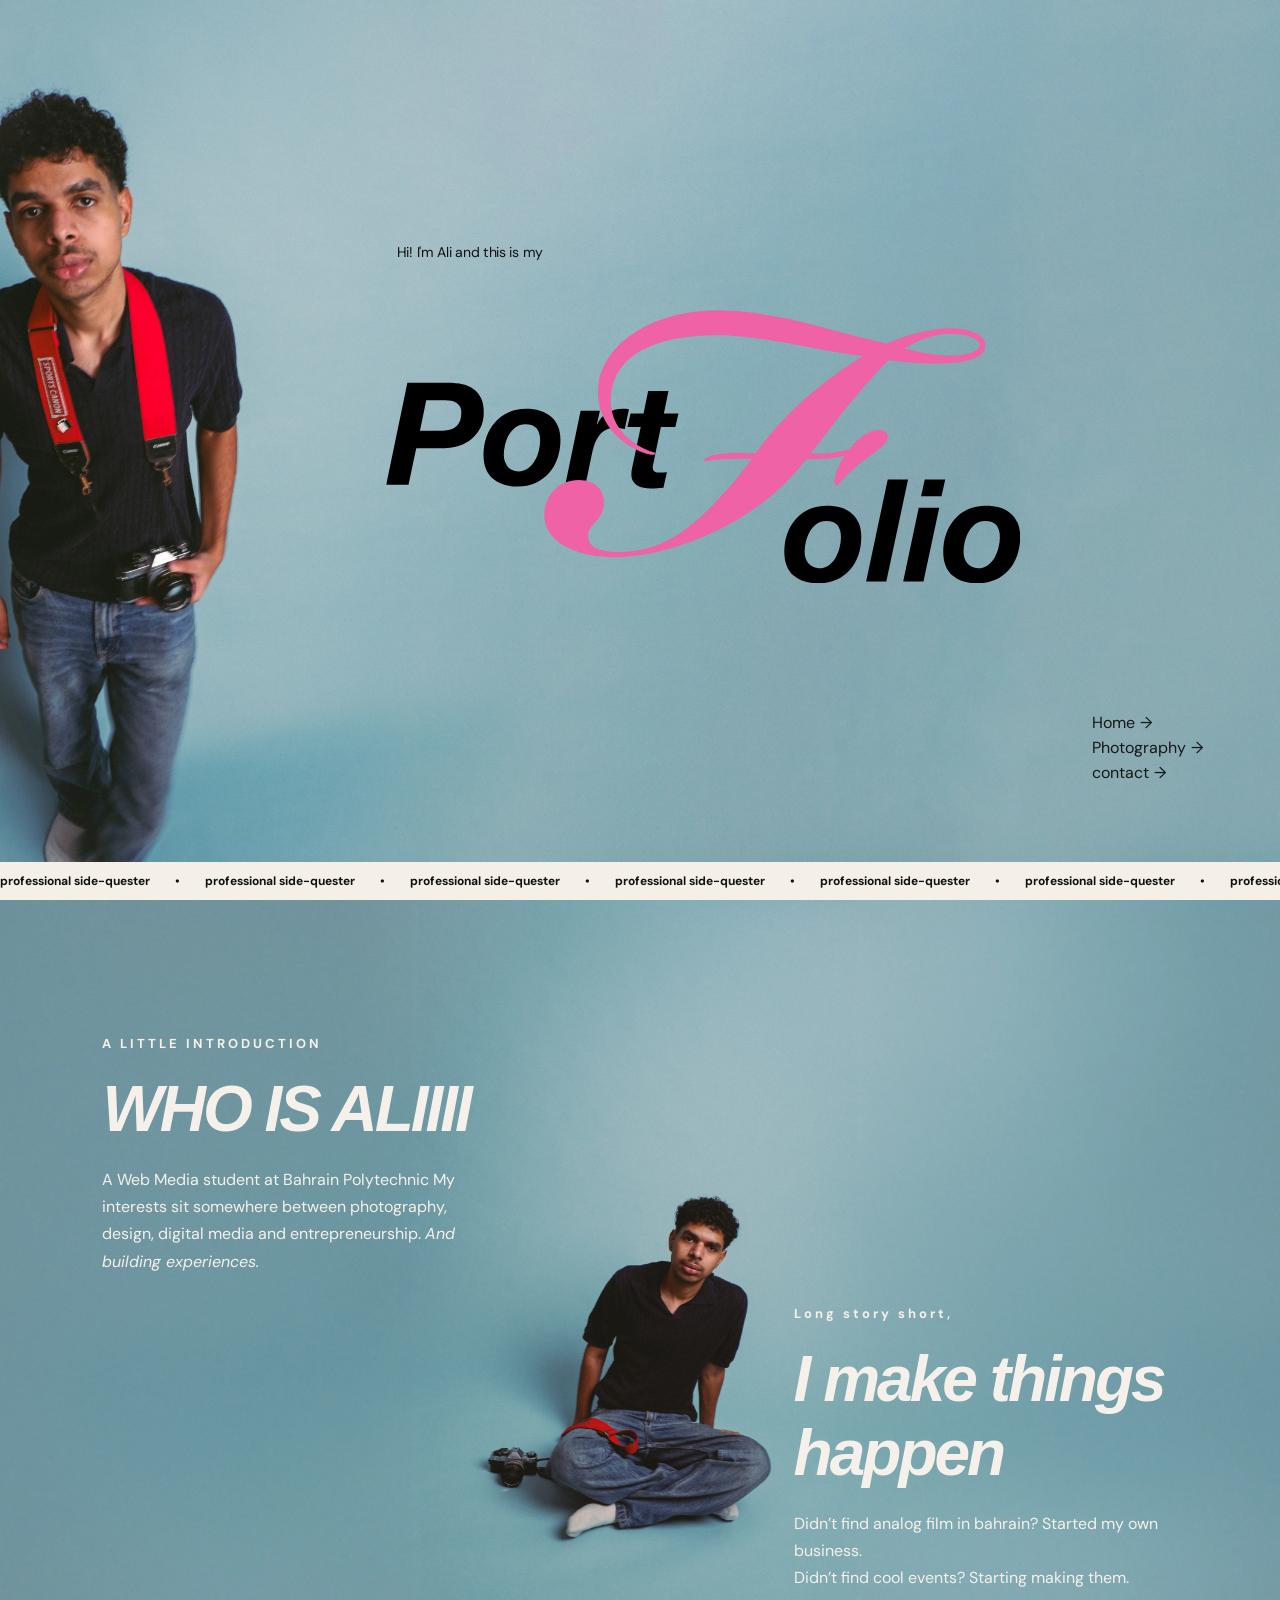
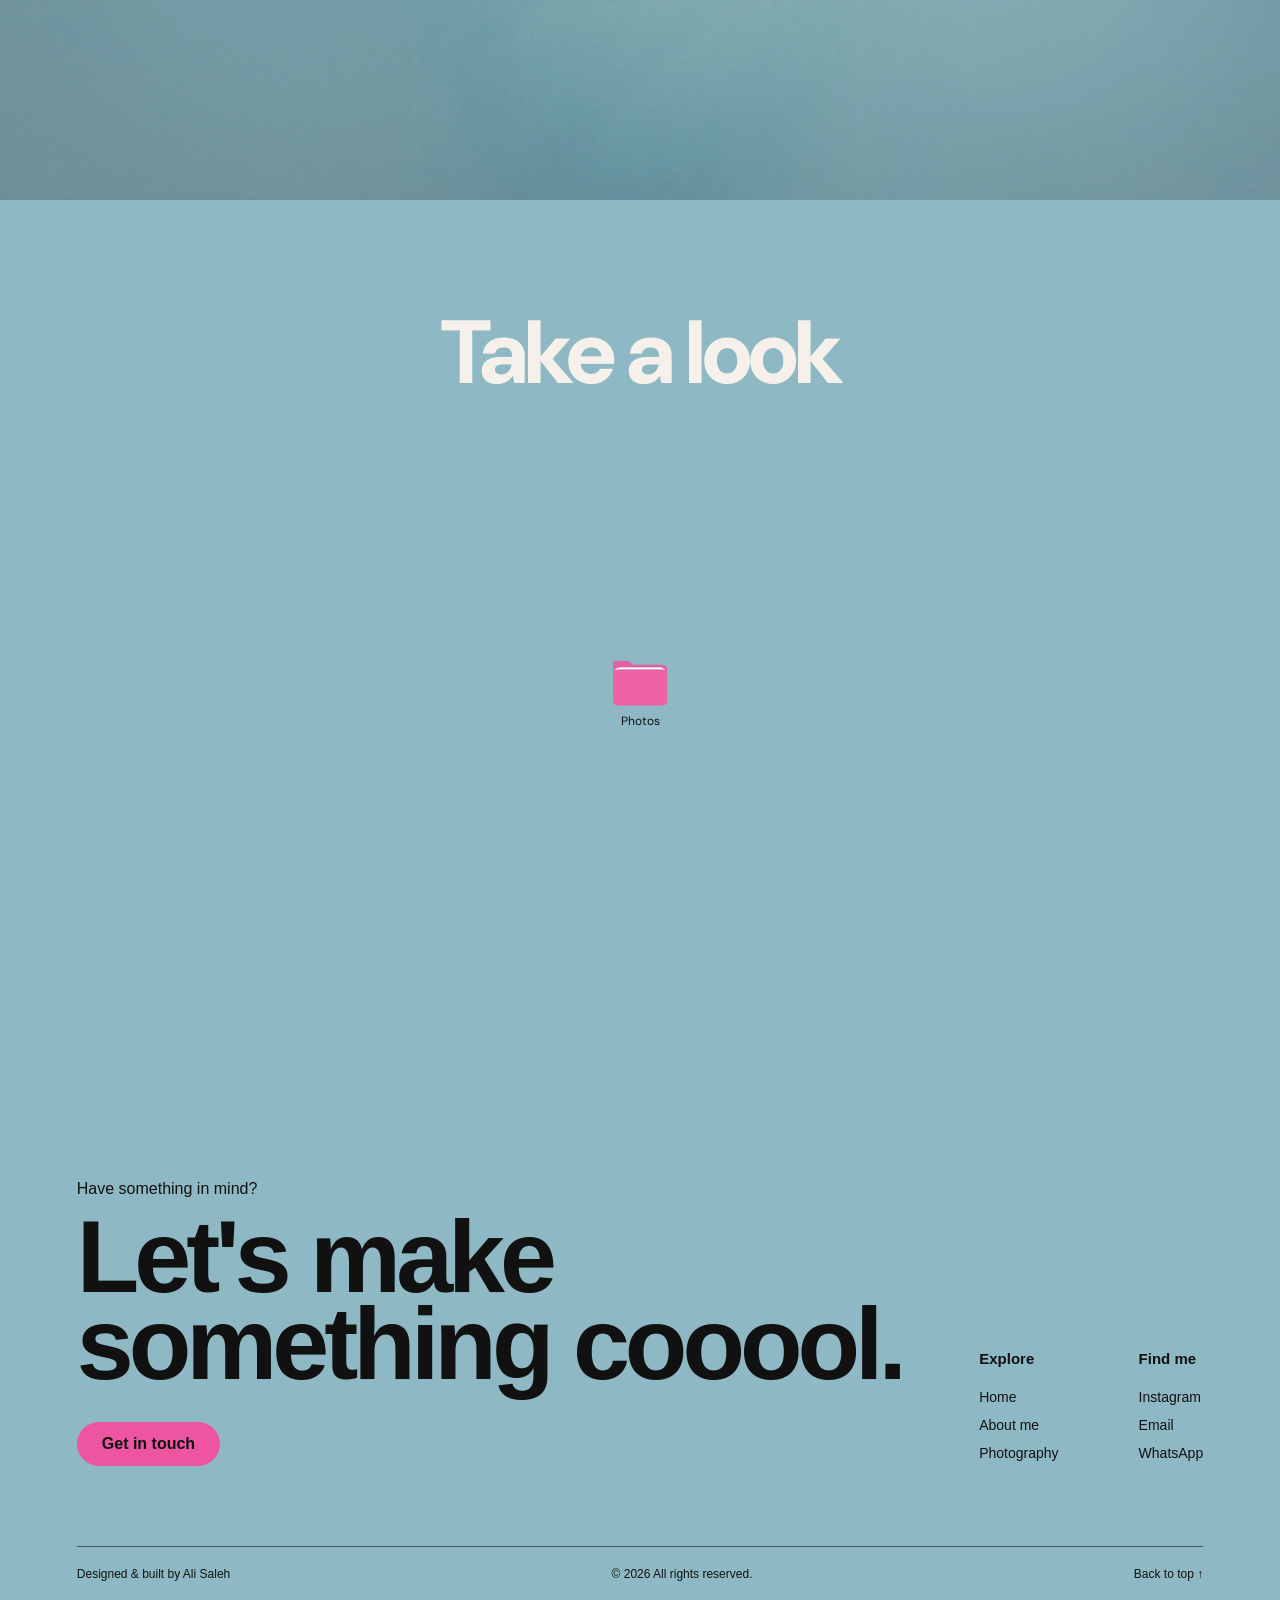
==== index.html @ fcb8da6f "Add photography page and optimize portfolio images" ====
<!DOCTYPE html>
<html lang="en">

<head>
    <meta charset="UTF-8">
    <meta name="viewport" content="width=device-width, initial-scale=1.0">

    <title>Ali's Portfolio</title>

    <meta name="description" content="The creative portfolio of Ali, showcasing photography, graphic design and creative projects.">

    <link rel="preconnect" href="https://fonts.googleapis.com">
    <link rel="preconnect" href="https://fonts.gstatic.com" crossorigin>

    <link href="https://fonts.googleapis.com/css2?family=DM+Sans:ital,wght@0,400;0,500;0,600;0,700;0,800;1,700;1,800&display=swap" rel="stylesheet">
    <link rel="stylesheet" href="css/style.css">
    <script src="js/script.js" defer></script>
    
</head>


<body>

    <main>

        <section class="hero">

            <div class="intro">
                <p>Hi! I'm Ali and this is my</p>
            </div>

            <div class="headline">

                    <!---
                    <span class="port">Port</span>
                    <span class="folio">olio</span>
                </h1>

                Pink Decorative Graphic 
                <img
                    src="images/SVG/f.svg"
                    alt=""
                    class="flourish"
                    aria-hidden="true"
                >

            -->
                <!--
                
            <img src="images/SVG/title.svg" alt="Portfolio" class="portfolio-title" draggable="false">      

-->
            <picture>
    <source media="(max-width: 600px)" srcset="images/SVG/title_yt.svg">
    <img src="images/SVG/title.svg" alt="Portfolio" class="portfolio-title" draggable="false">
</picture>
            </div>

            <!-- Navigation -->
            <nav class="hero-nav" aria-label="Main navigation">

                <a href="index.html">
                    Home <span>→</span>
                </a>

                <a href="photos.html">
                    Photography <span>→</span>
                </a>

                <a href="#footerjump">
                    contact <span>→</span>
                </a>


            </nav>

            <div class="ticker" aria-label="Professional side-quest">

                <div class="ticker-track">

                    <div class="ticker-group">
                        <span>professional side-quester</span>
                        <span class="ticker-dot">•</span>
                        <span>professional side-quester</span>
                        <span class="ticker-dot">•</span>
                        <span>professional side-quester</span>
                        <span class="ticker-dot">•</span>
                                                <span>professional side-quester</span>
                        <span class="ticker-dot">•</span>
                        <span>professional side-quester</span>
                        <span class="ticker-dot">•</span>
                        <span>professional side-quester</span>
                        <span class="ticker-dot">•</span>
                                                <span>professional side-quester</span>
                        <span class="ticker-dot">•</span>
                        <span>professional side-quester</span>
                        <span class="ticker-dot">•</span>
                        <span>professional side-quester</span>
                        <span class="ticker-dot">•</span>
                                                <span>professional side-quester</span>
                        <span class="ticker-dot">•</span>
                        <span>professional side-quester</span>
                        <span class="ticker-dot">•</span>
                        <span>professional side-quester</span>
                        <span class="ticker-dot">•</span>
                    </div>

                    <div class="ticker-group" aria-hidden="true">
                        <span>professional side-quest</span>
                        <span class="ticker-dot">•</span>
                        <span>professional side-quest</span>
                        <span class="ticker-dot">•</span>
                        <span>professional side-quest</span>
                        <span class="ticker-dot">•</span>
                    </div>

                </div>

            </div>

        </section>
<section class="about-me" id="abtme">
    <div class="about-me-content">

        <img src="images/abtme copy.webp"
             alt="About me portrait"
             class="abtmeimg"
             draggable="false">

        <div class="about-overlay about-left">
            <p class="about-small">A LITTLE INTRODUCTION</p>
            <h1>WHO IS ALIIII</h1>
            <p class="about-description">
          A Web Media student at Bahrain Polytechnic
          My interests sit somewhere between photography,
         design, digital media and entrepreneurship. 
         <i>And building experiences.</i>
        

            </p>
        </div>

        <div class="about-overlay about-right">
            <p class="about-small">Long story short,</p>
            <h2>I make things happen</h2>
            <p class="about-description">
                Didn’t find analog film in bahrain? Started my own business. <br>   
                Didn’t find cool events? Starting making them.   
            </p>
        </div>

    </div>
</section>

<section class="photo-section">

    <div class="photo-gallery" id="photoGallery">

        <button class="folder-button" id="folderButton"
                aria-label="Open photo gallery"
                aria-expanded="false">

            <img src="images/SVG/folder.svg" class="folder-icon" draggable="false">

            <span>Photos</span>
        </button>

        <p class="folder-hint">Take a look</p>


        <div class="scattered-photos">

            <img src="images/photos/opt/mttm_cor-10 copy.webp"
                 alt="Photography photograph"
                 class="scattered-photo photo-one">

            <img src="images/photos/photo-gallery/porta_40016.webp"
                 alt="Photography photograph"
                 class="scattered-photo photo-two">



                             <img src="images/photos/opt/ali06 copy.webp"
                 alt="Photography photograph"
                 class="scattered-photo photo-three">
                             <img src="images/photos/opt/ali21 copy.webp"
                             
                 alt="Photography photograph"
                 class="scattered-photo photo-four">


        </div>
        <a href="photos.html" class="view-photography">
                 View all my photographic work<span>→</span>
</a>

    </div>

</section>


    </main>


    
    <footer class="site-footer">

    <div class="footer-top" id="footerjump">
        <div class="footer-message">
            <p>Have something in mind?</p>
            <h2>Let's make<br>something cooool.</h2>
            <a href="https://wa.me/39561313" class="footer-cta">
                Get in touch
            </a>
        </div>

        <div class="footer-details">
            <div>
                <h3>Explore</h3>
                <a href="index.html">Home</a>
                <a href="index.html#abtme">About me</a>
                <a href="photos.html">Photography</a>
              </div>

            <div>
                <h3>Find me</h3>
                <a href="https://www.instagram.com/3li.visuals">Instagram</a>
                <a href="mailto:ali7meerali@gmail.com">Email</a>
                <a href="https://wa.me/39561313">WhatsApp</a>
            </div>
        </div>
    </div>

    <div class="footer-bottom">
        <p>Designed & built by Ali Saleh</p>
        <p>© 2026 All rights reserved.</p>
        <a href="#top">Back to top ↑</a>
    </div>

</footer>

</body>
</html>
---- css/style.css ----
* {
    margin: 0;
    padding: 0;
    box-sizing: border-box;
}

html {
    scroll-snap-type: y proximity;
    scroll-behavior: smooth;
}


body {
    font-family: 'DM Sans', sans-serif;
    color: #111;
    overflow-x: hidden;
    margin: 0;
}

section {
    min-height: 100vh;
    min-height: 100svh;
    scroll-snap-align: start;
    scroll-snap-stop: always;
}

/*

.hero {
    position: relative;
    padding-top: 80px;
    box-sizing: border-box;
    width: 100%;
    min-height: 100vh;
    min-height: 100svh;
    overflow: hidden;

    background-image: url("../images/portfolio_bg.jpg");
    background-size: 100% auto;
    background-position: center top;
    background-repeat: no-repeat;
    background-color: #8eb9c4;
}

*/

.hero {
    position: relative;
    width: 100%;
    height: 100vh;
    height: 100svh;
    overflow: hidden;

    background-image: url("../images/portfolio_bg copy.webp");
    background-size: cover;
    background-position: center;
    background-repeat: no-repeat;
}
.intro {
    position: absolute;
    top: 27%;
    left: 31%;

    z-index: 3;
}

.intro p {
    font-size: clamp(13px, 1.1vw, 17px);
    font-weight: 400;
    letter-spacing: -0.3px;
}
/* PHOTOGRAPHY SECTION */

.photo-section {
    width: 100%;
    min-height: 100vh;
    min-height: 100svh;
    background: #8eb9c4;
    overflow: hidden;
}

.photo-gallery {
    position: relative;
    width: 100%;
    min-height: 100vh;
    min-height: 100svh;
}


/* FOLDER */

.folder-button {
    position: absolute;
    top: 55%;
    left: 50%;
    transform: translate(-50%, -50%);

    display: flex;
    flex-direction: column;
    align-items: center;
    gap: 7px;

    padding: 10px;
    background: none;
    border: none;
    cursor: pointer;

    color: #111;
    font-family: inherit;
    font-size: 12px;
    z-index: 10;
}

.folder-icon {
    width: 55px;
    height: auto;
    transition: transform 0.3s ease;
}

.folder-button:hover .folder-icon {
    transform: translateY(-5px);
}


/* PHOTO CONTAINER */

.scattered-photos {
    position: absolute;
    inset: 0;
    pointer-events: none;
}


/* PHOTOGRAPHS */

.scattered-photo {
    position: absolute;
    display: block;

    width: 260px;
    height: auto;

    opacity: 0;
    transition:
        opacity 0.8s ease,
        transform 0.9s cubic-bezier(.2, .8, .2, 1);

    box-shadow: 0 8px 20px rgba(0, 0, 0, 0.15);
}


/* INITIAL POSITIONS: HIDDEN */

.photo-one {
    top: 50%;
    left: 50%;
    transform: translate(-50%, -50%) rotate(0deg) scale(0.2);
}

.photo-two {
    top: 50%;
    left: 50%;
    transform: translate(-50%, -50%) rotate(0deg) scale(0.2);
}


/* OPEN POSITIONS */

.photo-gallery.open .photo-one {
    top: 22%;
    left: 12%;
    opacity: 1;
    transform: rotate(12deg) scale(1);
}

.photo-gallery.open .photo-two {
    top: 25%;
    left: 62%;
    opacity: 1;
    transform: rotate(-15deg) scale(1);
}


/* MOBILE */

@media (max-width: 600px) {
  
        



    .scattered-photo {
        width: 42%;
    }

    .photo-gallery.open .photo-one {
        top: 25%;
        left: 7%;
        transform: rotate(10deg) scale(1);
    }

    .photo-gallery.open .photo-two {
        top: 48%;
        left: 48%;
        transform: rotate(-12deg) scale(1);
    }
    

}



.headline {
    position: absolute;
    top: 40%;
    left: 30.5%;

    width: 66%;
    height: 300px;
    z-index: 3;
}

.portfolio-title {
    position: absolute;
    width: min(75%, 1000px);
    height: auto;
    top: 29%;
    left:37%;
    transform: translate(-50%, -50%);
    z-index: 4;
}
/*

.hero-nav {
    position: absolute;

    right: 6%;
    bottom: 13%;

    display: flex;
    flex-direction: column;

    gap: 2px;

    z-index: 5;
}

.hero-nav a {
    font-size: 16px;
    font-weight: 400;

    color: #171717;

    text-decoration: none;

    transition: color 0.3s ease;
}

.hero-nav a span {
    display: inline-block;

    transition: transform 0.3s ease;
}

.hero-nav a:hover {
    color: #ec4b9c;
}

.hero-nav a:hover span {
    transform: translateX(5px);
}
*/
/*abtme*/
/* FLOATING NAVIGATION */

.hero-nav {
    position: fixed;
    right: 6%;
    bottom: 13%;
    transition: bottom 0.4s ease, opacity 0.3s ease;

    display: flex;
    flex-direction: column;
    align-items: flex-start;
    gap: 4px;

    z-index: 999999;

    isolation: isolate;
    pointer-events: auto;
}


.hero-nav.nav-about {
    position: fixed !important;
    bottom: 8% !important;
    top: auto !important;
}

.hero-nav.nav-hidden {
    display: none !important;
}
.hero-nav {
    transition: opacity 0.3s ease, visibility 0.3s ease;
}

.hero-nav.nav-hidden {
    display: none !important;
}

.hero-nav h5 {
    font-size: 10px;
    font-weight: 600;
    letter-spacing: 1px;
    margin-bottom: 8px;
    color: #171717;
}

.hero-nav a {
    display: inline-flex;
    align-items: center;
    gap: 5px;

    font-size: 16px;
    font-weight: 400;

    color: #171717;
    text-decoration: none;

    transition: color 0.3s ease;
}

.hero-nav a span {
    display: inline-block;
    transition: transform 0.3s ease;
}

.hero-nav a:hover {
    color: #ec4b9c;
}

.hero-nav a:hover span {
    transform: translateX(5px);
}


/* MOBILE */

@media (max-width: 760px) {

    .hero-nav {
        right: 15px;
        bottom: 20px;

        padding: 0;
        background: none;
        border: none;
        backdrop-filter: none;

        gap: 3px;
    }

    .hero-nav h5 {
        font-size: 8px;
        margin-bottom: 5px;
    }

    .hero-nav a {
        font-size: 12px;
    }

}

.about-me {
    width: 100%;
    height: 100vh;
    height: 100svh;
    overflow: hidden;
}

.footer-details h4 {
    font-size: 14px;
    color: #767676;
    
}

.about-me-content {
    position: relative;
    width: 100%;
    height: 100%;
    overflow: hidden;
}

.abtmeimg {
    display: block;
    width: 100%;
    height: 100%;
    object-fit: cover;
    object-position: center;
}

.about-overlay {
    position: absolute;
    z-index: 2;
    width: 30%;
    color: #F5F1EA;
}

.about-left {
    top: 15%;
    left: 8%;
}

.about-right {
    top: 45%;
    right: 8%;
}

.about-small {
    font-size: 13px;
    letter-spacing: 3px;
    font-weight: 700;
    margin-bottom: 20px;
}

.about-overlay h1,
.about-overlay h2 {
    font-family: "Helvetica Neue", Helvetica, Arial, sans-serif;
    font-size: clamp(35px, 5vw, 70px);
    font-weight: 700;
    font-style: italic;
    letter-spacing: -3px;
    margin: 0 0 20px;
}

.about-description {
    font-size: 16px;
    line-height: 1.7;
}
.ticker {
    position: absolute;
    bottom: 0;
    left: 0;

    width: 100%;
    height: 38px;

    background-color: #F4F0E8;

    overflow: hidden;

    display: flex;
    align-items: center;

    z-index: 6;
}

.ticker-track {
    display: flex;
    width: max-content;

    animation: ticker-scroll 25s linear infinite;
}

.ticker-group {
    display: flex;
    align-items: center;
    flex-shrink: 0;
}

.ticker-group span {
    font-size: 12px;
    font-weight: 700;

    white-space: nowrap;
}

.ticker-dot {
    margin: 0 25px;
}

.photo-gallery {
    position: relative;
}

.folder-hint {
    position: absolute;
    top: 68%;
    left: 50%;
    transform: translateX(-50%);
    margin: 0;

    font-size: 14px;
    letter-spacing: 1px;
    white-space: nowrap;

    opacity: 1;
    transition: opacity 300ms ease;
}

.photo-gallery.open .folder-hint {
    opacity: 0;
    pointer-events: none;
}.folder-hint {
    position: absolute;
    top: 12%;
    left: 50%;
    transform: translateX(-50%);

    width: 100%;
    text-align: center;

    font-size: clamp(40px, 7vw, 90px);
    font-weight: 800;
    letter-spacing: -4px;
    line-height: 1;
    color: #F5F1EA;
    margin: 0;
    z-index: 4;

    opacity: 1;
    transition: opacity 300ms ease;
    pointer-events: none;
}

.photo-gallery.open .folder-hint {
    opacity: 0;
}


.scattered-photos {
    position: absolute;
    inset: 0;
    z-index: 2;
    pointer-events: none;
}


.scattered-photo {
    position: absolute;
    display: block;
    width: 260px;
    height: auto;

    opacity: 0;
    visibility: hidden;

    top: 55%;
    left: 50%;
    transform: translate(-50%, -50%) scale(0.1) rotate(0deg);

    transition:
        top 1s cubic-bezier(.16, 1, .3, 1),
        left 1s cubic-bezier(.16, 1, .3, 1),
        transform 1s cubic-bezier(.16, 1, .3, 1),
        opacity 0.4s ease,
        visibility 0s linear 1s;

    box-shadow: 0 8px 20px rgba(0, 0, 0, 0.15);
}


.photo-gallery.open .scattered-photo {
    opacity: 1;
    visibility: visible;

    transition:
        top 1s cubic-bezier(.16, 1, .3, 1),
        left 1s cubic-bezier(.16, 1, .3, 1),
        transform 1s cubic-bezier(.16, 1, .3, 1),
        opacity 0.4s ease,
        visibility 0s;
}


.photo-gallery.open .photo-one {
    top: 22%;
    left: 15%;
    transform: translate(-50%, -50%) rotate(-13deg) scale(1);
    transition-delay: 0s;
}


.photo-gallery.open .photo-two {
    top: 27%;
    left: 78%;
    transform: translate(-50%, -50%) rotate(15deg) scale(1);
    transition-delay: 0.12s;
}


.photo-gallery.open .photo-three {
    transform: translate(-50%, -50%)
               translate(-35vw, 25vh)
               rotate(8deg)
               scale(0.9);
}

.photo-gallery.open .photo-four {
    transform: translate(-50%, -50%)
               translate(35vw, 28vh)
               rotate(-10deg)
               scale(1.1);
}

.folder-button {
    z-index: 5;
}



@media (max-width: 600px) {

    .scattered-photo {
        width: 42%;
    }

    .photo-gallery.open .photo-one {
        top: 28%;
        left: 25%;
        transform: translate(-50%, -50%) rotate(-12deg) scale(1);
    }

    .photo-gallery.open .photo-two {
        top: 43%;
        left: 75%;
        transform: translate(-50%, -50%) rotate(14deg) scale(1);
    }

}



/* Default: folder closed */
.view-photography {
    position: absolute;
    top: 25%;
    left: 50%;
    transform: translateX(-50%);

    font-size: 14px;
    font-weight: 600;
    letter-spacing: 2px;
    color: #F5F1EA;
    text-decoration: none;
    white-space: nowrap;

    opacity: 0;
    pointer-events: none;
    transition: opacity 300ms ease;
}



.photo-gallery.open .view-photography {
    opacity: 1;
    pointer-events: auto;
}

.photo-gallery.open .folder-hint {
    opacity: 0;
}

.site-footer {
    background-color: #8eb9c4;
    color: #111;
    padding: 80px 6% 25px;
    font-family: "Helvetica Neue", Helvetica, Arial, sans-serif;

    scroll-snap-align: start;
    scroll-snap-stop: normal;
}

.footer-top {
    display: flex;
    justify-content: space-between;
    align-items: flex-end;
    padding-bottom: 80px;
    gap: 40px;
}

.footer-message p {
    font-size: 16px;
    margin-bottom: 15px;
}

.footer-message h2 {
    font-size: clamp(55px, 8vw, 110px);
    line-height: 0.85;
    letter-spacing: -5px;
    margin: 0 0 35px;
    font-weight: 700;
}

.footer-cta {
    display: inline-block;
    background: #ed55a1;
    color: #111;
    text-decoration: none;
    padding: 13px 25px;
    border-radius: 30px;
    font-weight: 600;
    transition: 0.3s;
}

.footer-cta:hover {
    background: #111;
    color: white;
}

.footer-details {
    display: flex;
    gap: 80px;
    padding-bottom: 5px;
}

.footer-details div {
    display: flex;
    flex-direction: column;
    gap: 12px;
}

.footer-details h3 {
    font-size: 15px;
    margin-bottom: 10px;
}

.footer-details a {
    color: #111;
    text-decoration: none;
    font-size: 14px;
}

.footer-details a:hover {
    color: #ed55a1;
}

.footer-bottom {
    border-top: 1px solid rgba(0,0,0,0.5);
    padding-top: 20px;
    display: flex;
    justify-content: space-between;
    align-items: center;
    font-size: 12px;
}

.footer-bottom p {
    margin: 0;
}

.footer-bottom a {
    color: #111;
    text-decoration: none;
}


@media (max-width: 700px) {
    .footer-top {
        flex-direction: column;
        align-items: flex-start;
        gap: 55px;
    }

    .footer-details {
        gap: 50px;
    }

    .footer-message h2 {
        letter-spacing: -3px;
    }

    .footer-bottom {
        flex-direction: column;
        align-items: flex-start;
        gap: 12px;
    }
}

@keyframes ticker-scroll {

    from {
        transform: translateX(0);
    }

    to {
        transform: translateX(-50%);
    }

}



@media (max-width: 1024px) {

    .intro {
        left: 32%;
        top: 30%;
    }

    .headline {
        left: 32%;
        top: 40%;
        width: 65%;
    }

    .portfolio-title {
        font-size: clamp(75px, 10vw, 110px);
        letter-spacing: -6px;
    }

    .folio {
        top: 75px;
        right: 5%;
    }

    .flourish {
        width: 55%;
        left: 18%;
    }

    .hero-nav {
        right: 7%;
        bottom: 12%;
    }

}




/* MOBILE VERSION */

@media (max-width: 600px) {

    html {
        scroll-snap-type: y mandatory;
    }

    section {
        min-height: 100svh;
    }

    .hero {
        width: 100%;
        height: 100svh;
        min-height: 100svh;

        background-size: cover;
        background-position: 8% center;
    }

    .intro {
        top: 25%;
        left: 30%;
    }

    .intro p {
        font-size: 13px;
    }

    .headline {
        position: absolute;
        top: 30%;
        left: 5%;
        width: 90%;
        height: auto;
    }

    .portfolio-title {
        position: relative;
        display: block;
        width: 100%;
        max-width: 100%;
        height: auto;

        top: auto;
        left: auto;
        transform: none;
    }

    .hero-nav {
        right: 7%;
        bottom: 10%;
        gap: 7px;
    }

    .hero-nav a {
        font-size: 14px;
    }

    .ticker {
        height: 32px;
    }

    .ticker-group span {
        font-size: 10px;
    }

    .ticker-dot {
        margin: 0 12px;
    }

    .about-me {
        height: 100svh;
        min-height: 100svh;
        overflow: hidden;
    }

    .about-me-content {
        width: 100%;
        height: 100%;
    }

    .abtmeimg {
        width: 100%;
        height: 100%;
        object-fit: cover;
        object-position: center;
    }

    .about-overlay {
        width: 42%;
    }

    .about-left {
        top: 10%;
        left: 6%;
    }

    .about-right {
        top: 52%;
        right: 6%;
    }

    .about-small {
        font-size: 9px;
        letter-spacing: 1.5px;
        margin-bottom: 12px;
    }

    .about-overlay h1,
    .about-overlay h2 {
        font-size: clamp(27px, 8vw, 42px);
        letter-spacing: -1.5px;
        margin-bottom: 12px;
    }

    .about-description {
        font-size: 12px;
        line-height: 1.5;
    }

    .site-footer {
        padding: 55px 7% 25px;
        min-height: 100svh;
        box-sizing: border-box;
    }

    .footer-top {
        flex-direction: column;
        align-items: flex-start;
        gap: 45px;
        padding-bottom: 50px;
    }

    .footer-message p {
        font-size: 14px;
    }

    .footer-message h2 {
        font-size: clamp(48px, 13vw, 70px);
        letter-spacing: -3px;
        line-height: 0.9;
        margin-bottom: 25px;
    }

    .footer-details {
        display: flex;
        flex-wrap: wrap;
        gap: 35px;
    }

    .footer-details div {
        gap: 10px;
    }

    .footer-details h3 {
        font-size: 14px;
    }

    .footer-details a {
        font-size: 13px;
    }

    .footer-bottom {
        flex-direction: column;
        align-items: flex-start;
        gap: 12px;
        font-size: 11px;
    }
}






@media (prefers-reduced-motion: reduce) {

    html {
        scroll-behavior: auto;
    }

    .ticker-track {
        animation: none;
    }

    .hero-nav a,
    .hero-nav a span {
        transition: none;
    }

}
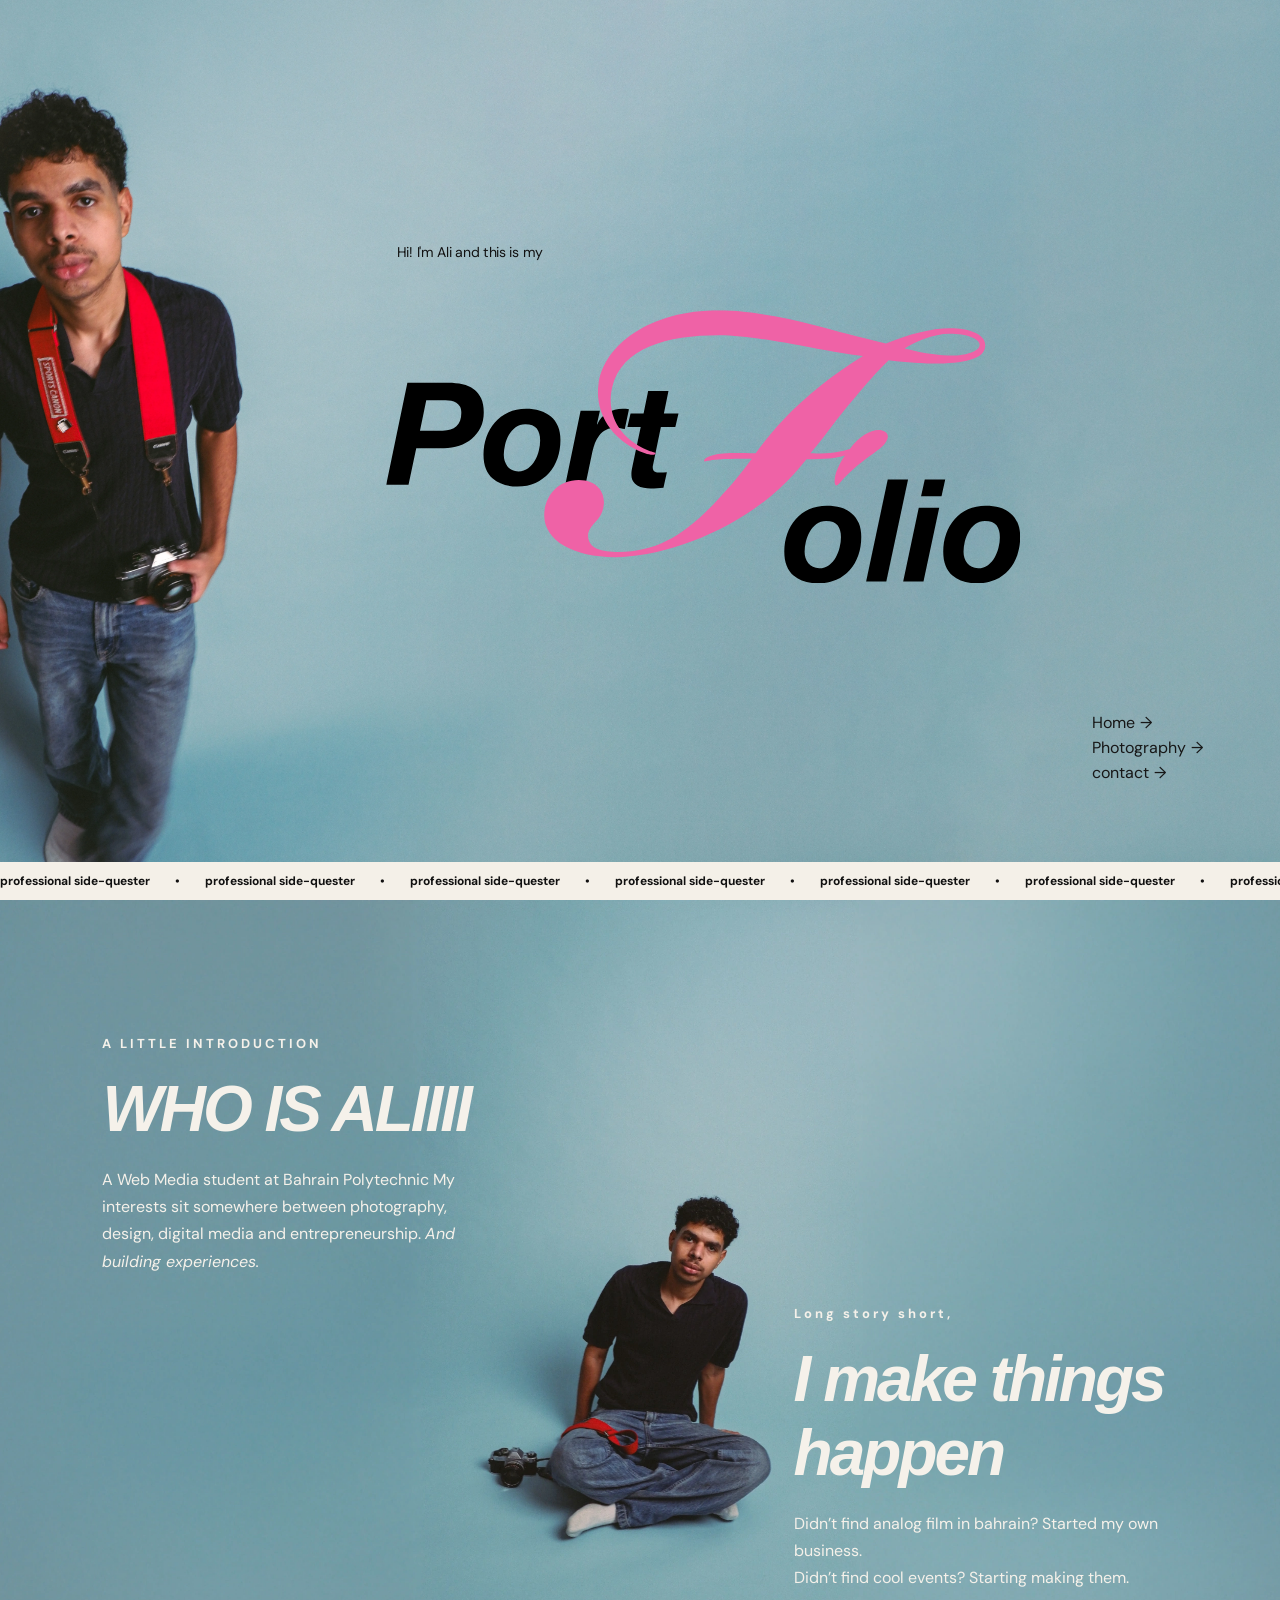
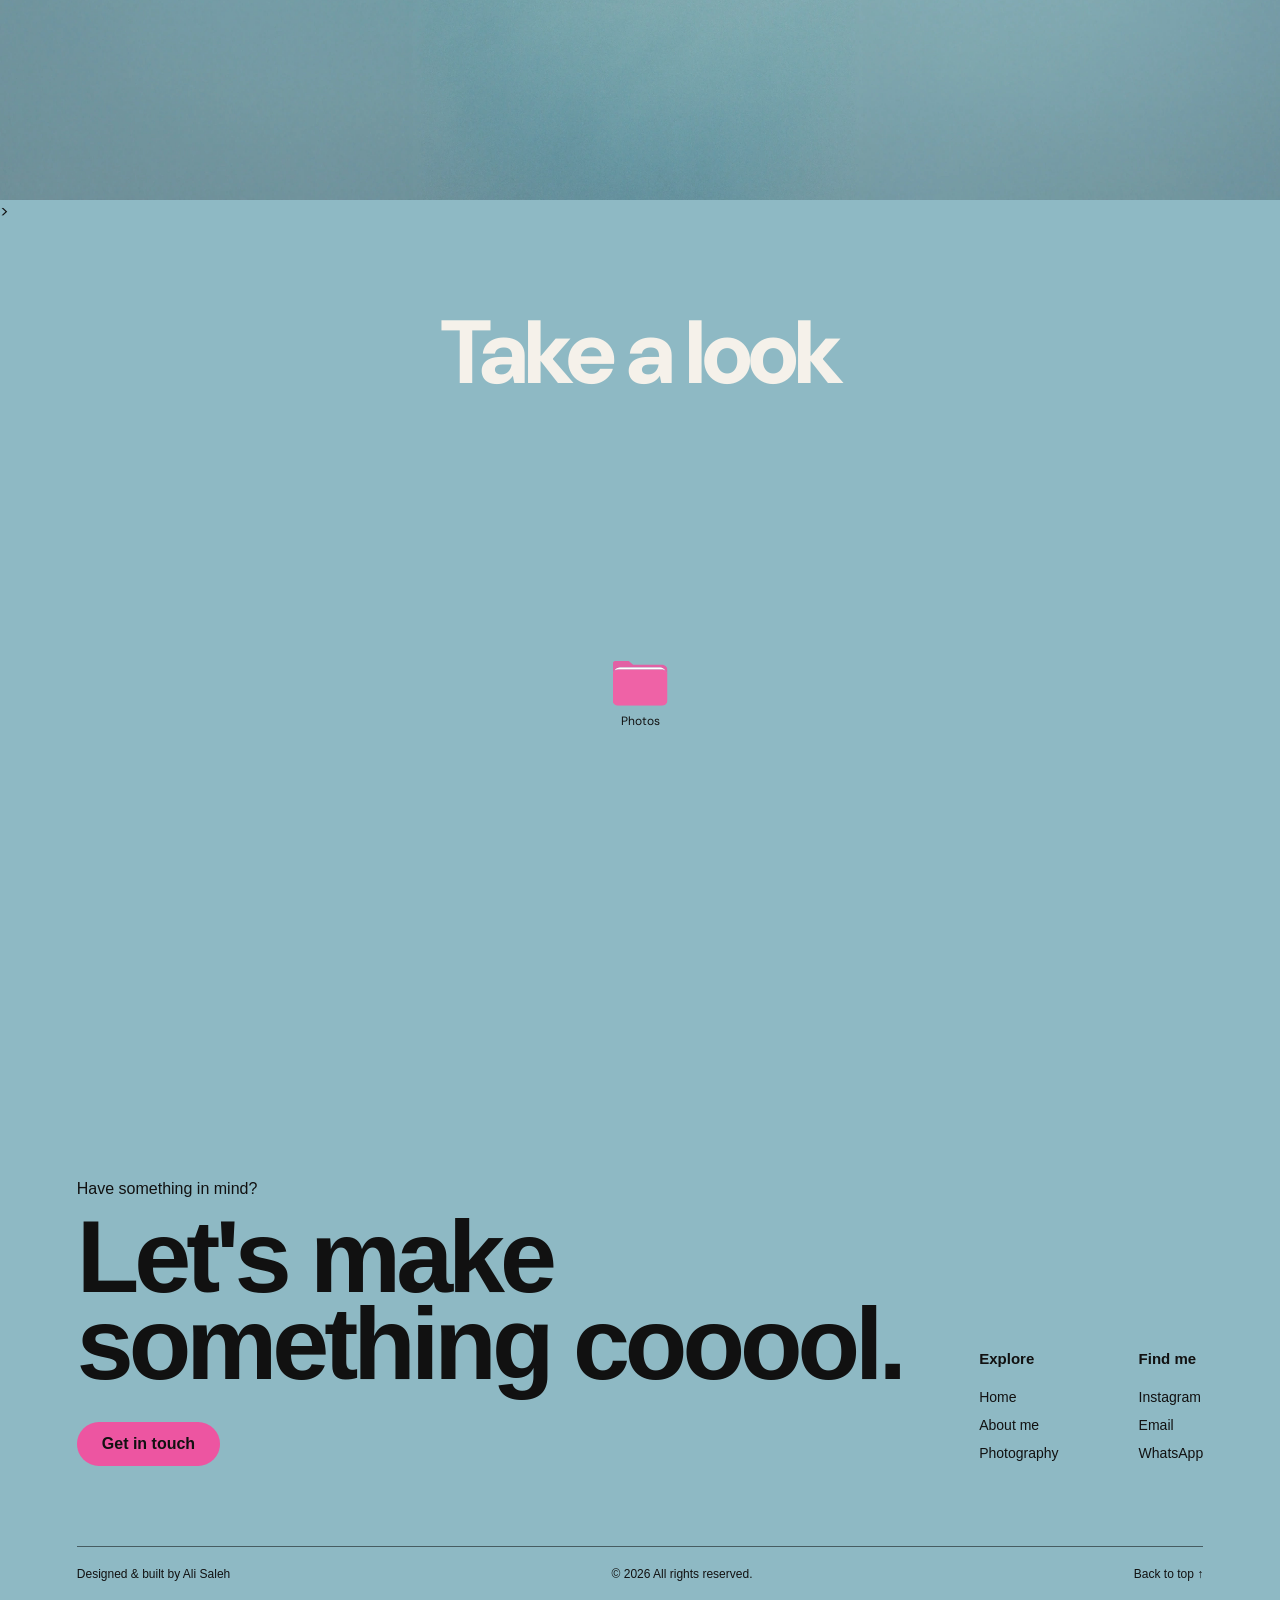
==== commit ca493a32: "Optimized loading time and images" ====
--- a/index.html
+++ b/index.html
@@ -17,7 +17,12 @@
     <script src="js/script.js" defer></script>
     
 </head>
-
+<script async src="https://www.googletagmanager.com/gtm.js?id=GTM-59Z958TZ"></script>
+<script>
+  window.dataLayer = window.dataLayer || [];
+  function gtag(){dataLayer.push(arguments);}
+  gtag('js', new Date());
+</script>
 
 <body>
 
@@ -122,10 +127,16 @@
 <section class="about-me" id="abtme">
     <div class="about-me-content">
 
-        <img src="images/abtme copy.webp"
-             alt="About me portrait"
-             class="abtmeimg"
-             draggable="false">
+        <img
+    src="images/optimized/abtme.webp"
+    alt="About me portrait"
+    class="abtmeimg"
+    width="3000"
+    height="1761"
+    loading="lazy"
+    decoding="async"
+    draggable="false">
+    
 
         <div class="about-overlay about-left">
             <p class="about-small">A LITTLE INTRODUCTION</p>
@@ -170,23 +181,44 @@
 
         <div class="scattered-photos">
 
-            <img src="images/photos/opt/mttm_cor-10 copy.webp"
-                 alt="Photography photograph"
-                 class="scattered-photo photo-one">
-
-            <img src="images/photos/photo-gallery/porta_40016.webp"
-                 alt="Photography photograph"
-                 class="scattered-photo photo-two">
-
-
-
-                             <img src="images/photos/opt/ali06 copy.webp"
-                 alt="Photography photograph"
-                 class="scattered-photo photo-three">
-                             <img src="images/photos/opt/ali21 copy.webp"
-                             
-                 alt="Photography photograph"
-                 class="scattered-photo photo-four">
+           <img
+                src="images/optimized/mttm_cor-10.webp"
+                alt="Film photograph"
+                class="scattered-photo photo-one"
+                width="1600"
+                height="1017"
+                loading="lazy"
+                decoding="async">
+    >
+
+         <img
+            src="images/optimized/porta_40016-preview.webp"
+            alt="Film photograph"
+            class="scattered-photo photo-two"
+            width="1200"
+            height="799"
+            loading="lazy"
+            decoding="async">
+
+
+        <img
+            src="images/optimized/ali06.webp"
+            alt="Film photograph"
+            class="scattered-photo photo-three"
+            width="1007"
+            height="1600"
+            loading="lazy"
+            decoding="async">
+
+        
+            <img
+            src="images/optimized/ali21.webp"
+            alt="Film photograph"
+            class="scattered-photo photo-four"
+            width="1005"
+            height="1600"
+            loading="lazy"
+            decoding="async">
 
 
         </div>
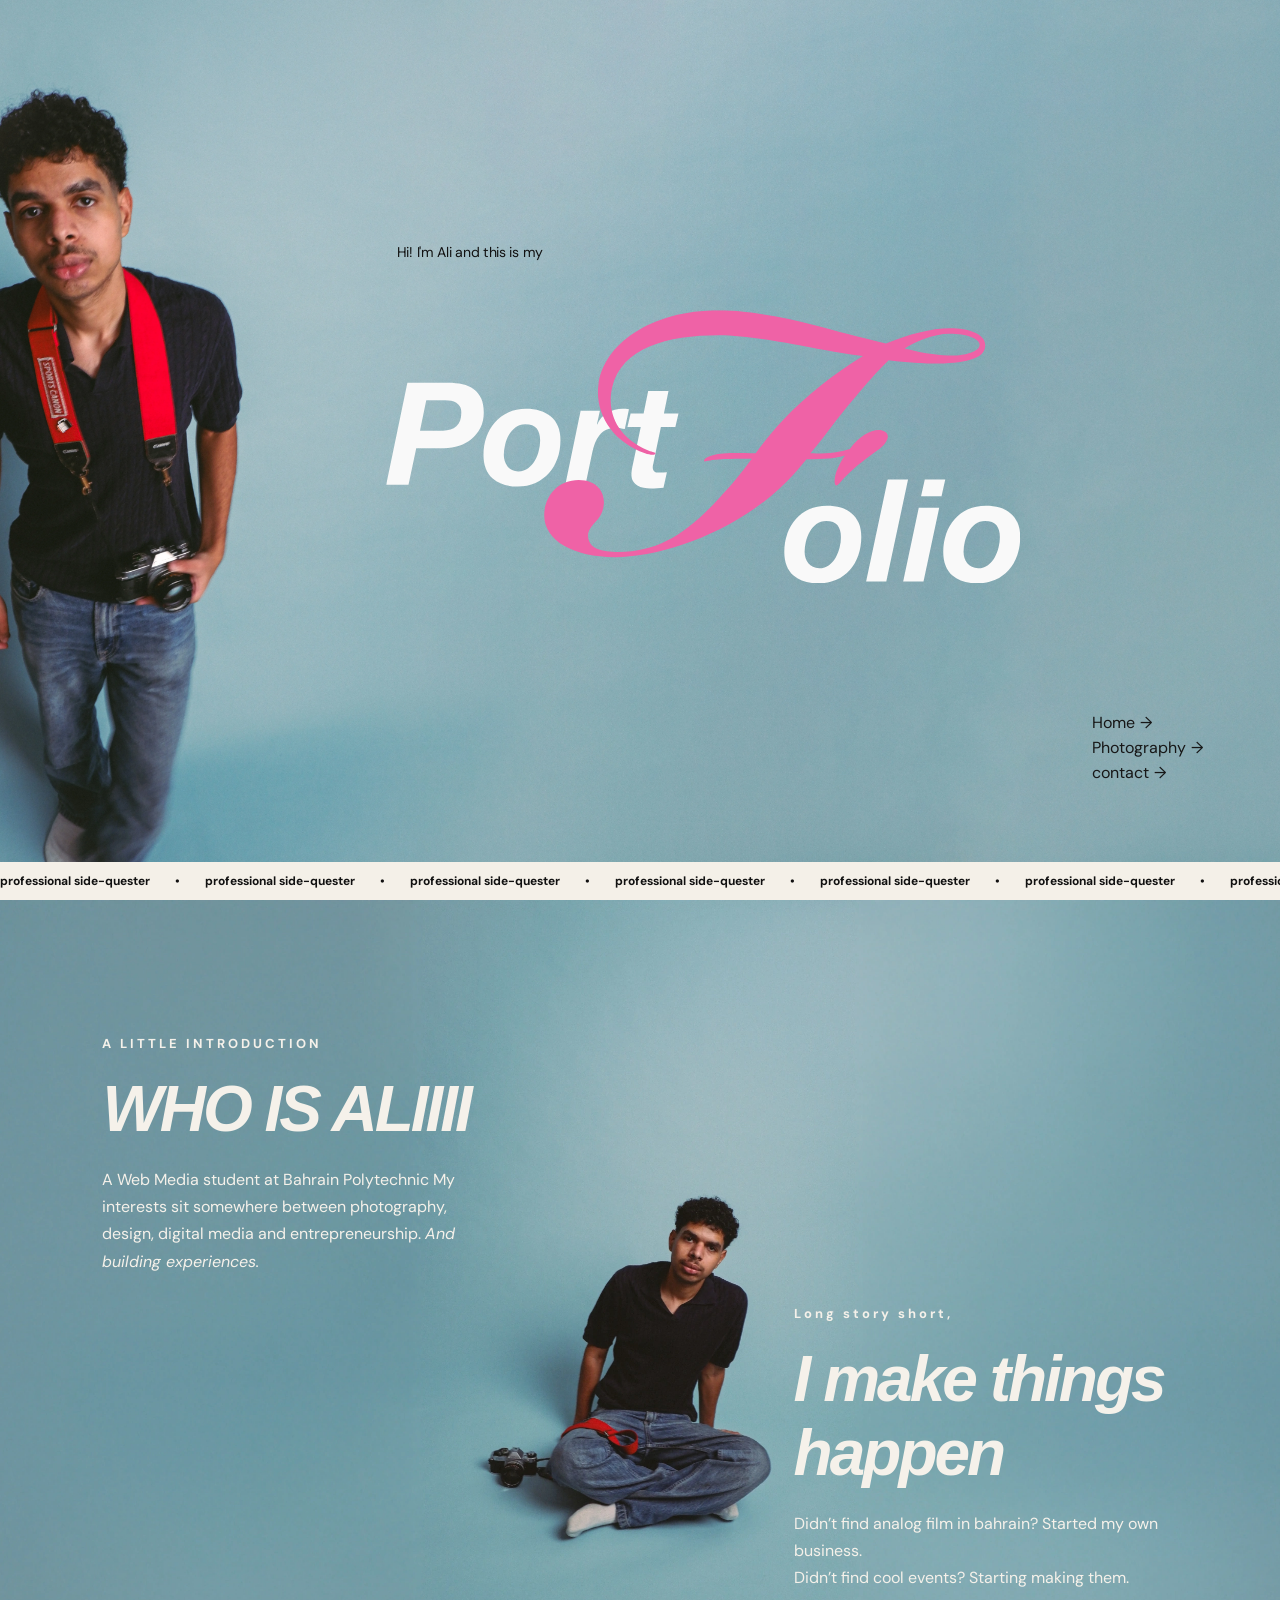
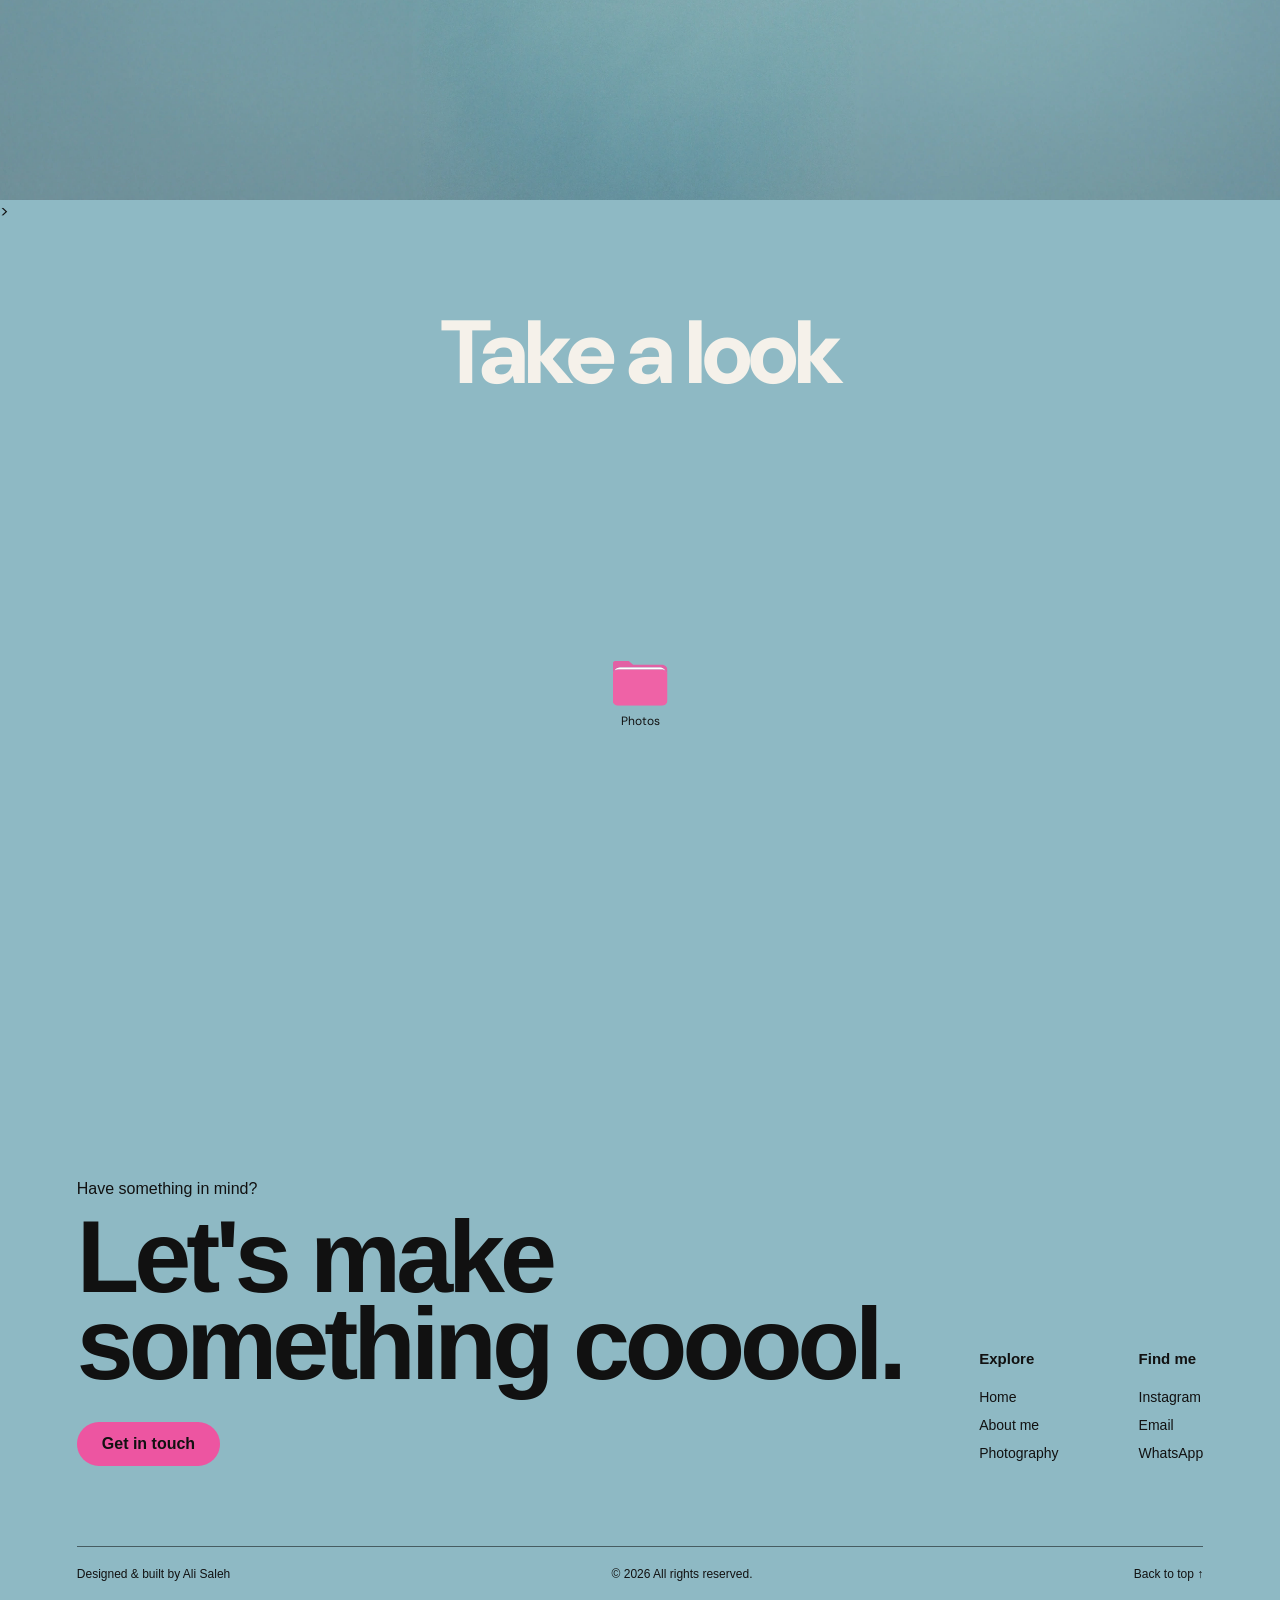
==== commit 2056f7a0: "added 16x16 favicon version" ====
--- a/index.html
+++ b/index.html
@@ -11,6 +11,15 @@
 
     <link rel="preconnect" href="https://fonts.googleapis.com">
     <link rel="preconnect" href="https://fonts.gstatic.com" crossorigin>
+
+    <!-- Favicons -->
+    <link rel="icon" type="image/svg+xml" href="/images/favicon/favicon.svg">
+    <link rel="icon" type="image/png" sizes="32x32" href="/images/favicon/favicon-32.png">
+    <link rel="apple-touch-icon" sizes="180x180" href="/images/favicon/apple-touch-icon.png">
+    <link rel="icon" type="image/png" sizes="16x16" href="/images/favicon/favicon-16.png">
+
+
+
 
     <link href="https://fonts.googleapis.com/css2?family=DM+Sans:ital,wght@0,400;0,500;0,600;0,700;0,800;1,700;1,800&display=swap" rel="stylesheet">
     <link rel="stylesheet" href="css/style.css">
--- a/css/style.css
+++ b/css/style.css
@@ -111,7 +111,16 @@
     z-index: 10;
 }
 
+/* Folder animation */
+@keyframes subtle-bounce {
+  0%, 100% { transform: translateY(0); }
+  50% { transform: translateY(-6px); }
+}
+
+
+
 .folder-icon {
+    animation: subtle-bounce 3s ease-in-out infinite;
     width: 55px;
     height: auto;
     transition: transform 0.3s ease;
@@ -119,6 +128,10 @@
 
 .folder-button:hover .folder-icon {
     transform: translateY(-5px);
+}
+
+.photo-gallery.open .folder-icon {
+    animation: none;
 }
 
 
@@ -626,6 +639,8 @@
         left: 75%;
         transform: translate(-50%, -50%) rotate(14deg) scale(1);
     }
+
+
 
 }
 
@@ -1022,3 +1037,17 @@
 
 }
 
+@media (max-width: 600px) {
+
+    .view-photography {
+        top: 12%;
+        left: 50%;
+        transform: translateX(-50%);
+
+        z-index: 10;
+
+        font-size: 12px;
+        letter-spacing: 1.5px;
+        padding: 10px 14px;
+    }
+}
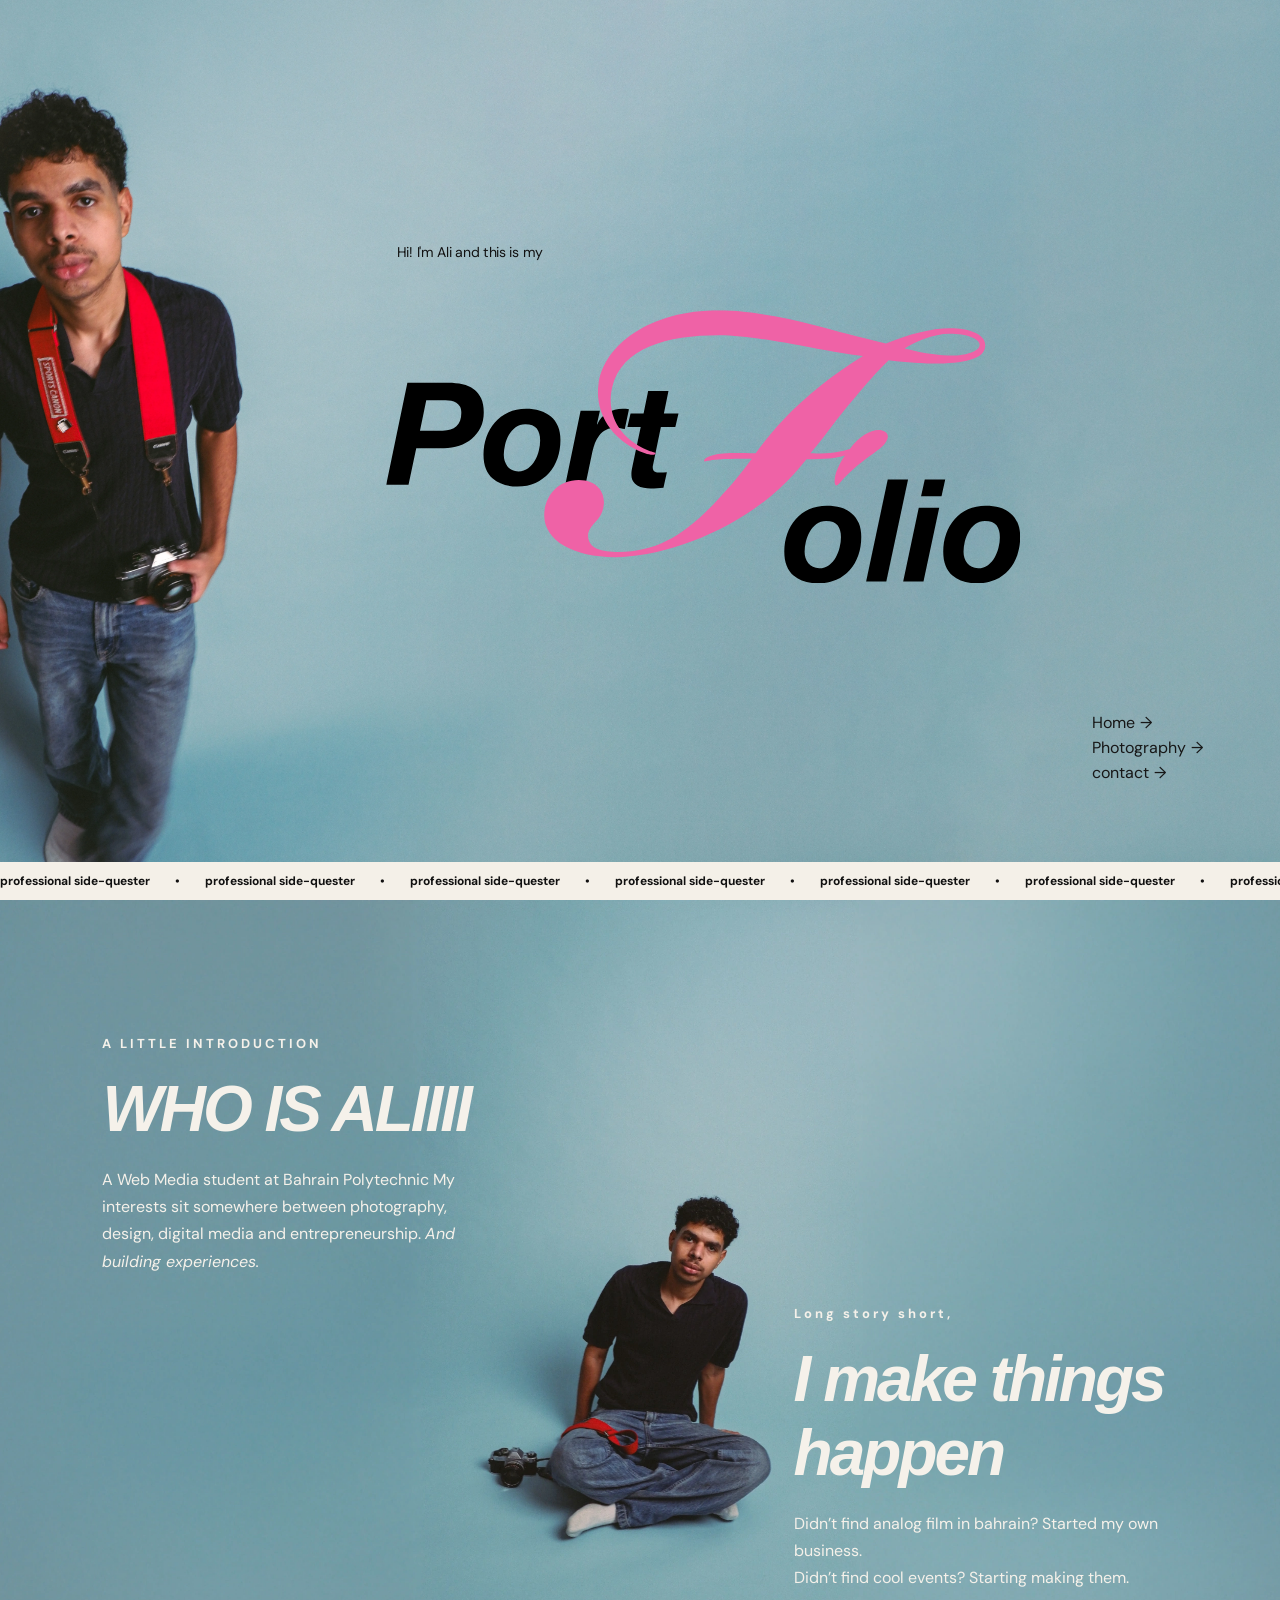
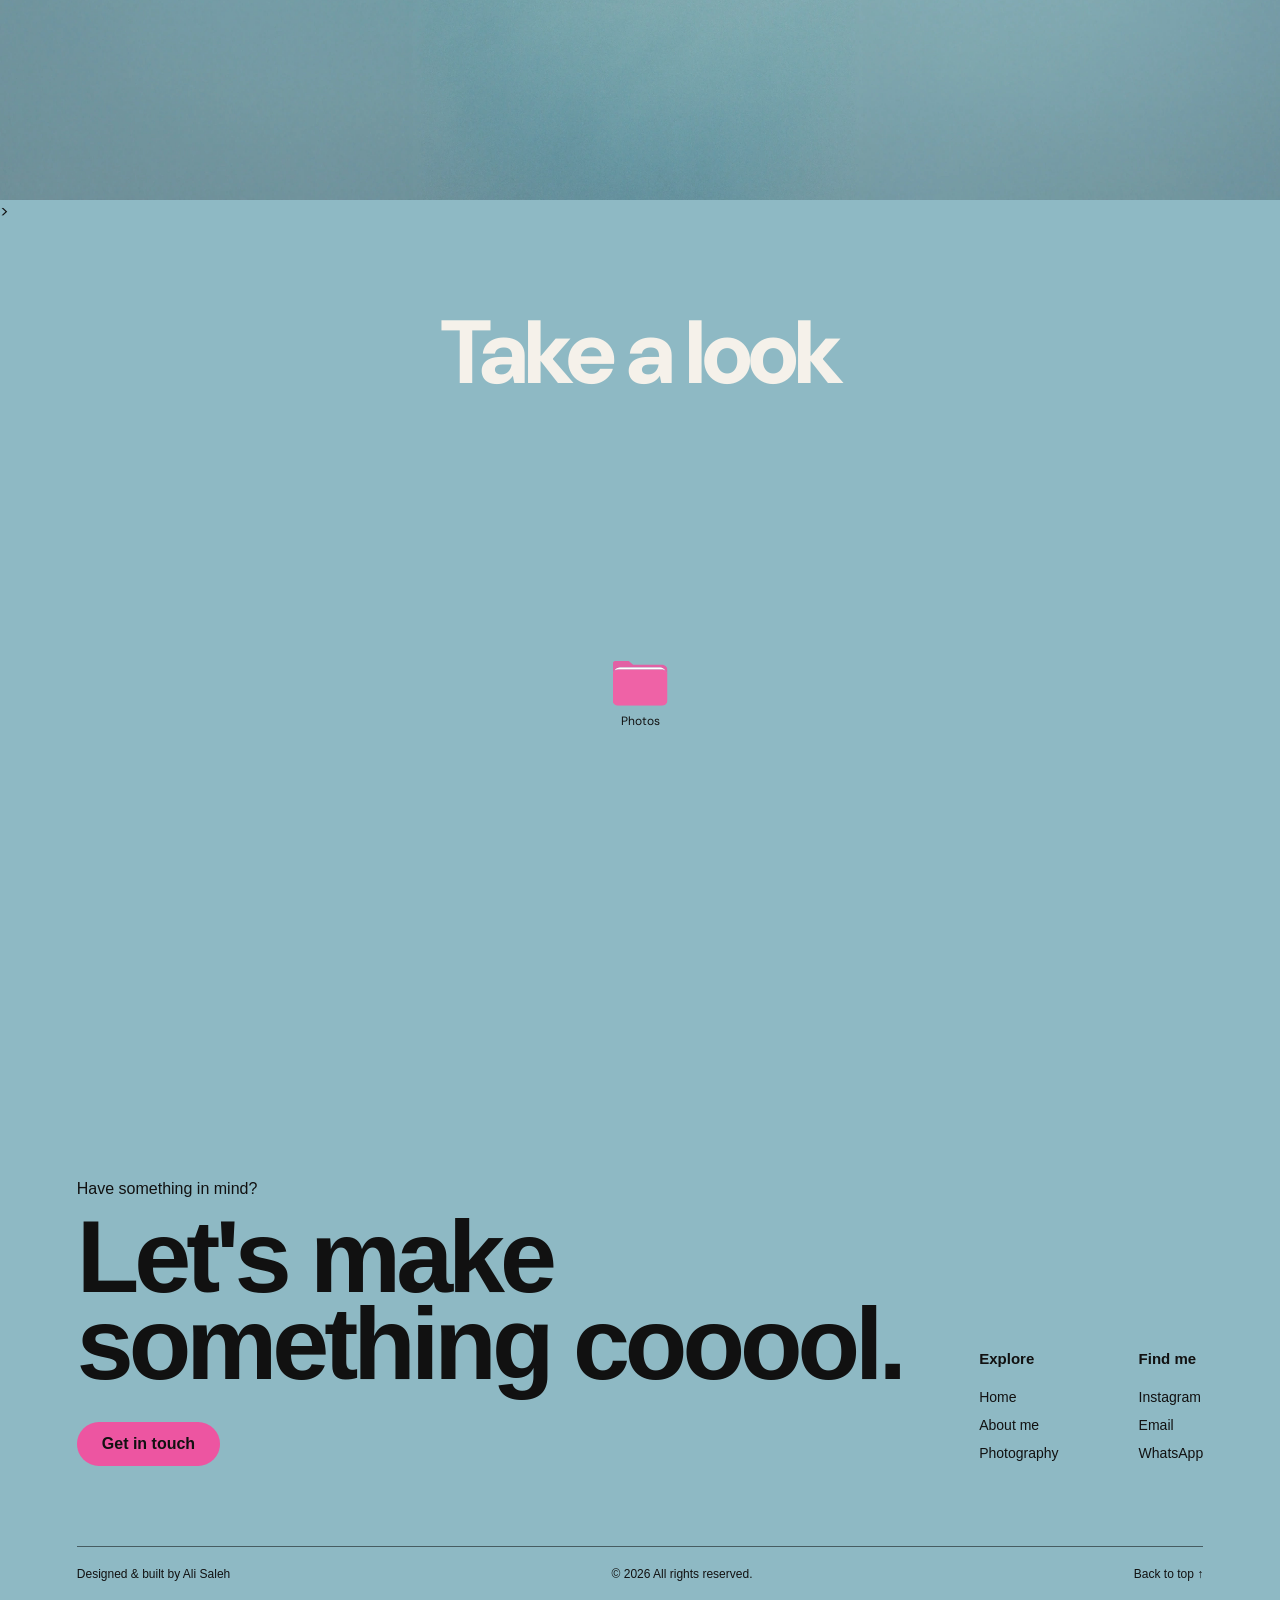
==== commit 523ff7af: "fixed back to top footer buttons" ====
--- a/index.html
+++ b/index.html
@@ -37,7 +37,7 @@
 
     <main>
 
-        <section class="hero">
+        <section class="hero" id="herosection">
 
             <div class="intro">
                 <p>Hi! I'm Ali and this is my</p>
@@ -275,7 +275,7 @@
     <div class="footer-bottom">
         <p>Designed & built by Ali Saleh</p>
         <p>© 2026 All rights reserved.</p>
-        <a href="#top">Back to top ↑</a>
+        <a href="#herosection">Back to top ↑</a>
     </div>
 
 </footer>
